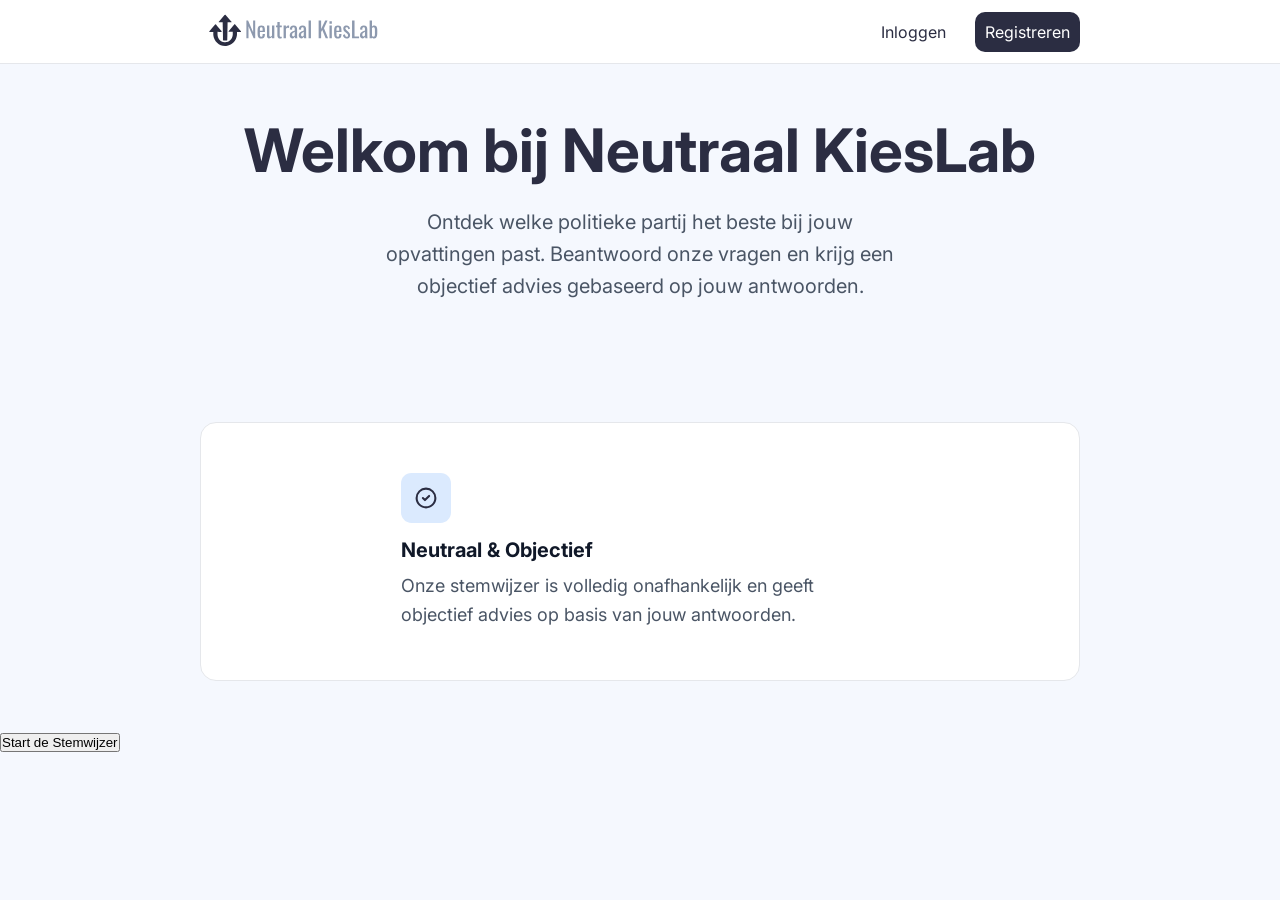
==== index.html @ 4c9351c2 "Added feature section with checkmark icon and start button; updated styles for improved layout" ====
<!DOCTYPE html>
<html lang="en">
<head>
    <meta charset="UTF-8">
    <meta name="viewport" content="width=device-width, initial-scale=1.0">
    <title>Neutraal KiesLab - Home</title>
    <link rel="stylesheet" href="style/styles.css">
    <link rel="stylesheet"
          href="https://fonts.googleapis.com/css?family=Inter">
</head>
<body>
    <nav>
        <a href="index.html">
            <img class="logo" src="assets/logo-met-text-rechts.svg" alt="Neutraal KiesLab Logo">
        </a>
        <div>
            <button class="login">Inloggen</button>
            <button class="register">Registreren</button>
        </div>
    </nav>
    <main>
        <section class="hero">
            <h1>Welkom bij Neutraal KiesLab</h1>
            <p>Ontdek welke politieke partij het beste bij jouw opvattingen past. Beantwoord onze vragen en krijg een objectief advies gebaseerd op jouw antwoorden.</p>
        </section>

        <section class="features">
            <div class="feature">
                <img src="assets/icon-check.svg" alt="Checkmark icon">
                <h2>Neutraal & Objectief</h2>
                <p>Onze stemwijzer is volledig onafhankelijk en geeft objectief advies op basis van jouw antwoorden.</p>
            </div>
        </section>

        <section class="start">
            <button class="start-button">Start de Stemwijzer</button>
        </section>
    </main>
</body>
</html>
---- style/styles.css ----
* {
    margin: 0;
    padding: 0;
    box-sizing: border-box;
}

body {
    font-family: 'Inter', sans-serif;
    font-weight:400;
    background-color: #f5f8fe;
    color: #2b2d42;
}

nav {
    display: flex;
    justify-content: space-between;
    align-items: center;
    padding: 7px 200px;
    background-color: #ffffff;
    border-bottom: 1px solid #E5E7EB;
}

h1 {
    font-size: 60px;
    margin-bottom: 20px;
    text-align: center;
}

h2 {
    font-size: 20px;
    margin-bottom: 10px;
    color: #101828;
}

.login {
    font-family: 'Inter', sans-serif;
    background-color: transparent;
    color: #2B2D42;
    border: none;
    padding: 10px;
    cursor: pointer;
    font-size: 16px;
    margin-right: 15px;
}

.register {
    font-family: 'Inter', sans-serif;
    background-color: #2B2D42;
    color: #ffffff;
    border: none;
    padding: 10px;
    border-radius: 10px;
    cursor: pointer;
    font-size: 16px;
}

.features {
    display: flex;
    justify-content: space-around;
    padding: 50px 200px;
}

.feature {
    display: flex;
    flex-direction: column;
    align-items: flex-start;
    padding: 50px 200px;
    background-color: #FFFFFF;
    border-radius: 16px;
    border: 1px solid #E5E7EB;
}

.feature p {
    font-size: 18px;
    line-height: 1.6;
    color: #4A5565;
}

.feature img {
    width: 50px;
    height: 50px;
    margin-bottom: 15px;
}

.hero{
    display: flex;
    flex-direction: column;
    align-items: center;
    padding: 50px 200px;
}

.hero p {
    font-size: 20px;
    line-height: 1.6;
    width: 60%;
    margin: 0 auto 20px;
    color: #4A5565;
    text-align: center;
}

img.logo {
    height: 45px;
}
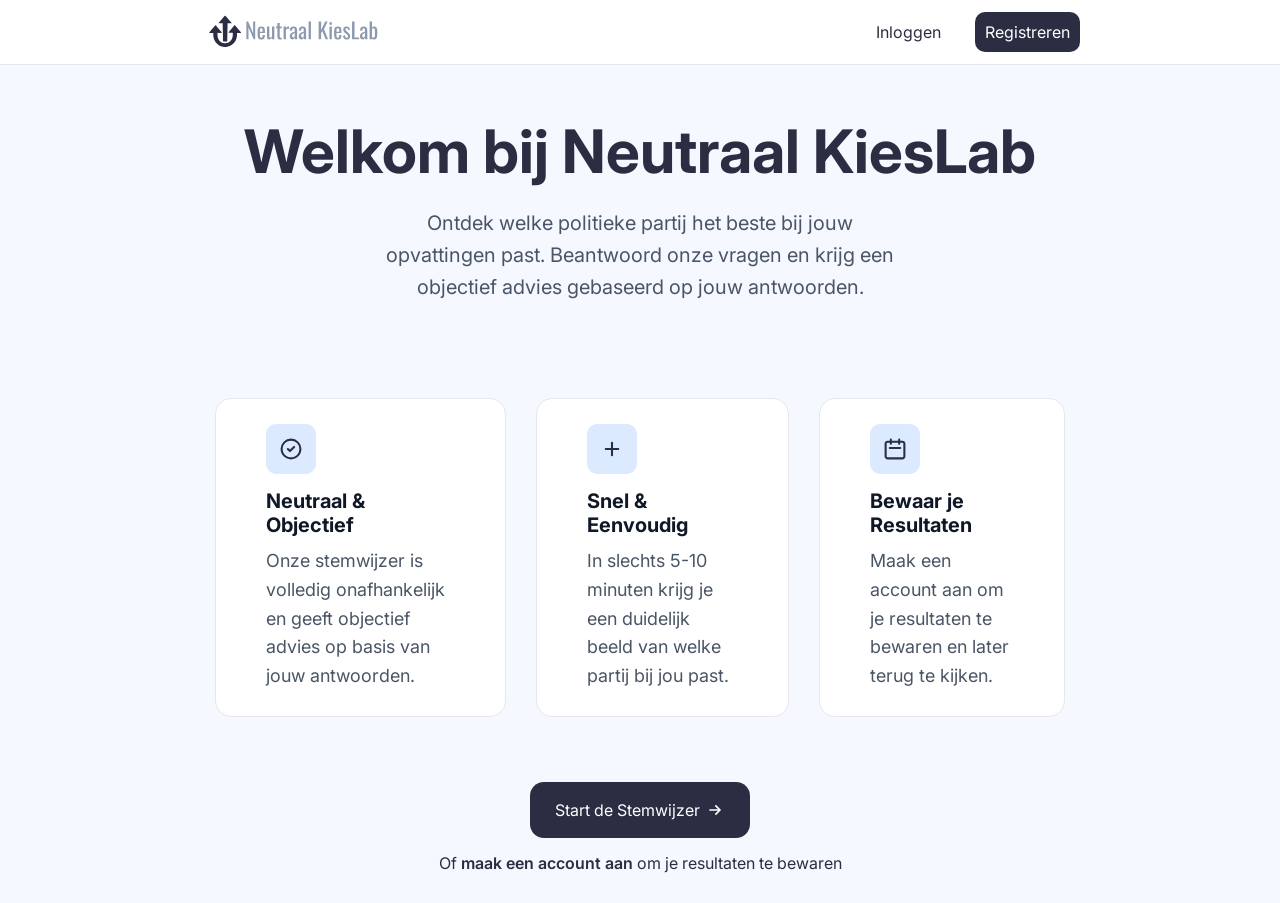
==== commit 418bf640: "Added new feature sections with icons and updated start button; enhanced styles for better layout an" ====
--- a/index.html
+++ b/index.html
@@ -30,10 +30,21 @@
                 <h2>Neutraal & Objectief</h2>
                 <p>Onze stemwijzer is volledig onafhankelijk en geeft objectief advies op basis van jouw antwoorden.</p>
             </div>
+            <div class="feature">
+                <img src="assets/icon-plus.svg" alt="Plus icon">
+                <h2>Snel & Eenvoudig</h2>
+                <p>In slechts 5-10 minuten krijg je een duidelijk beeld van welke partij bij jou past.</p>
+            </div>
+            <div class="feature">
+                <img src="assets/icon-agenda.svg" alt="Agenda icon">
+                <h2>Bewaar je Resultaten</h2>
+                <p>Maak een account aan om je resultaten te bewaren en later terug te kijken.</p>
+            </div>
         </section>
 
         <section class="start">
-            <button class="start-button">Start de Stemwijzer</button>
+            <button class="start-button">Start de Stemwijzer<img id="arrow" src="assets/arrow.svg" alt="Arrow icon"></button>
+            <p>Of <span><a href="register.php">maak een account aan</a></span> om je resultaten te bewaren</p>
         </section>
     </main>
 </body>
--- a/style/styles.css
+++ b/style/styles.css
@@ -32,12 +32,33 @@
     color: #101828;
 }
 
+a {
+    color: #2B2D42;
+    font-weight: 600;
+    text-decoration: none;
+}
+
+a:hover {
+    text-decoration: underline;
+}
+
+button {
+    font-family: 'Inter', sans-serif;
+    background-color: #2B2D42;
+    color: #ffffff;
+    border: none;
+    padding: 18px 25px;
+    cursor: pointer;
+    font-size: 16px;
+    border-radius: 14px;
+}
+
 .login {
     font-family: 'Inter', sans-serif;
     background-color: transparent;
     color: #2B2D42;
     border: none;
-    padding: 10px;
+    padding: 15px;
     cursor: pointer;
     font-size: 16px;
     margin-right: 15px;
@@ -56,18 +77,20 @@
 
 .features {
     display: flex;
-    justify-content: space-around;
-    padding: 50px 200px;
+    justify-content: space-between;
+    padding: 20px 200px;
 }
 
 .feature {
     display: flex;
     flex-direction: column;
     align-items: flex-start;
-    padding: 50px 200px;
+    padding: 25px 50px;
+    max-width: 420px;
     background-color: #FFFFFF;
     border-radius: 16px;
     border: 1px solid #E5E7EB;
+    margin: 15px;
 }
 
 .feature p {
@@ -93,11 +116,32 @@
     font-size: 20px;
     line-height: 1.6;
     width: 60%;
-    margin: 0 auto 20px;
+    margin: 0 auto 10px;
     color: #4A5565;
     text-align: center;
 }
 
 img.logo {
     height: 45px;
-}+}
+
+.start {
+    display: flex;
+    flex-direction: column;
+    justify-content: center;
+    align-items: center;
+    padding: 30px 200px;
+}
+
+.start-button {
+    display: flex;
+    align-items: center;
+    gap: 5px;
+    transition: transform 0.1s ease;
+    margin-bottom: 15px;
+}
+
+.start-button:hover {
+    transform: scale(1.05);
+}
+
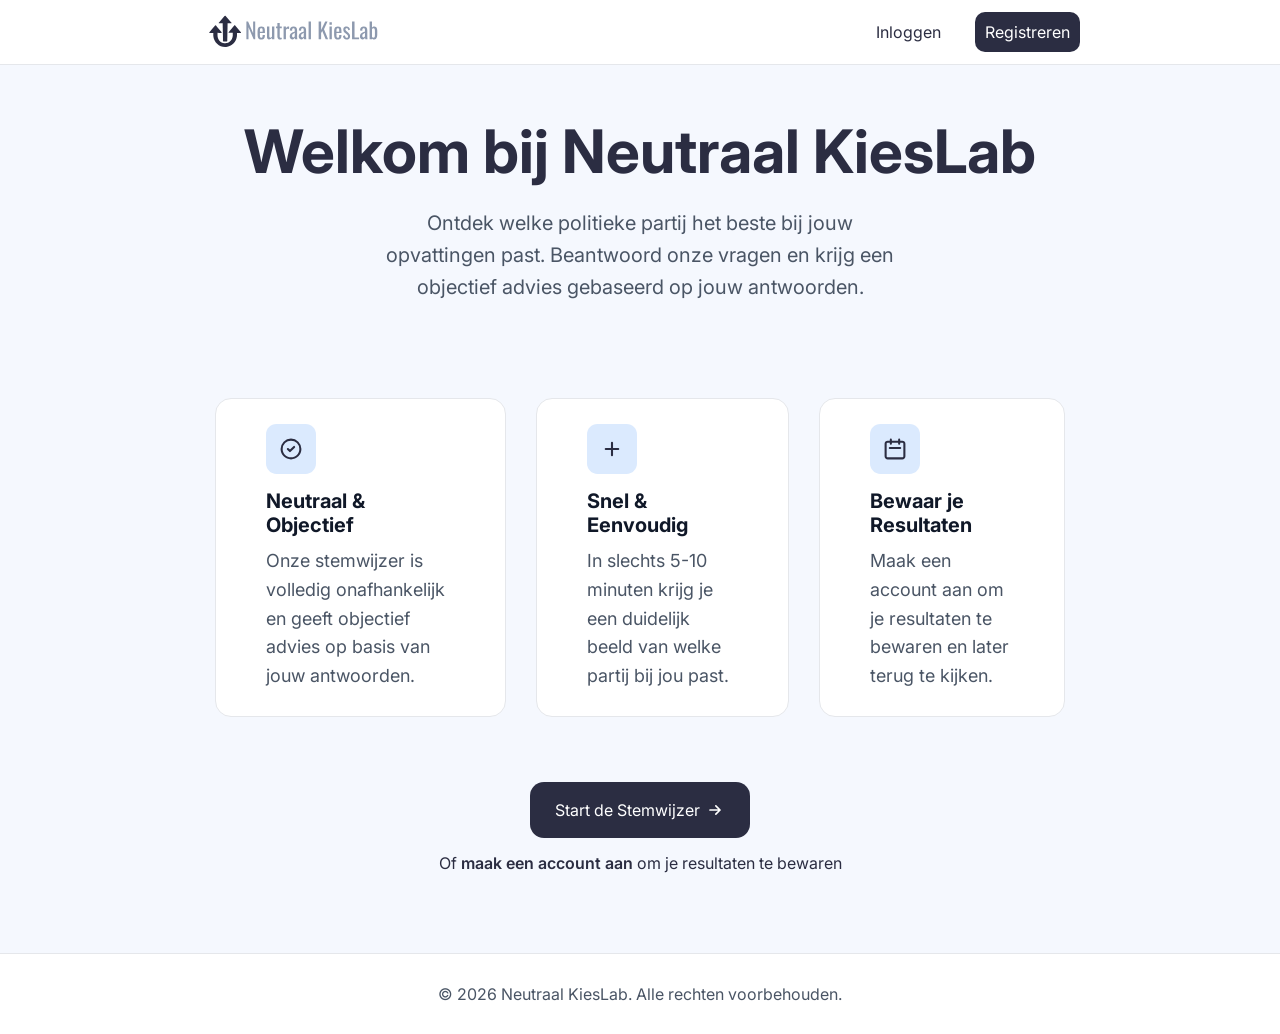
==== commit 336d7e91: "Added footer section with copyright notice and styled footer for improved layout and branched" ====
--- a/index.html
+++ b/index.html
@@ -47,5 +47,8 @@
             <p>Of <span><a href="register.php">maak een account aan</a></span> om je resultaten te bewaren</p>
         </section>
     </main>
+    <footer>
+        <p>&copy; 2026 Neutraal KiesLab. Alle rechten voorbehouden.</p>
+    </footer>
 </body>
 </html>
--- a/style/styles.css
+++ b/style/styles.css
@@ -18,6 +18,15 @@
     padding: 7px 200px;
     background-color: #ffffff;
     border-bottom: 1px solid #E5E7EB;
+}
+
+footer {
+    text-align: center;
+    padding: 30px;
+    background-color: #ffffff;
+    border-top: 1px solid #E5E7EB;
+    margin-top: 50px;
+    color: #4A5565;
 }
 
 h1 {
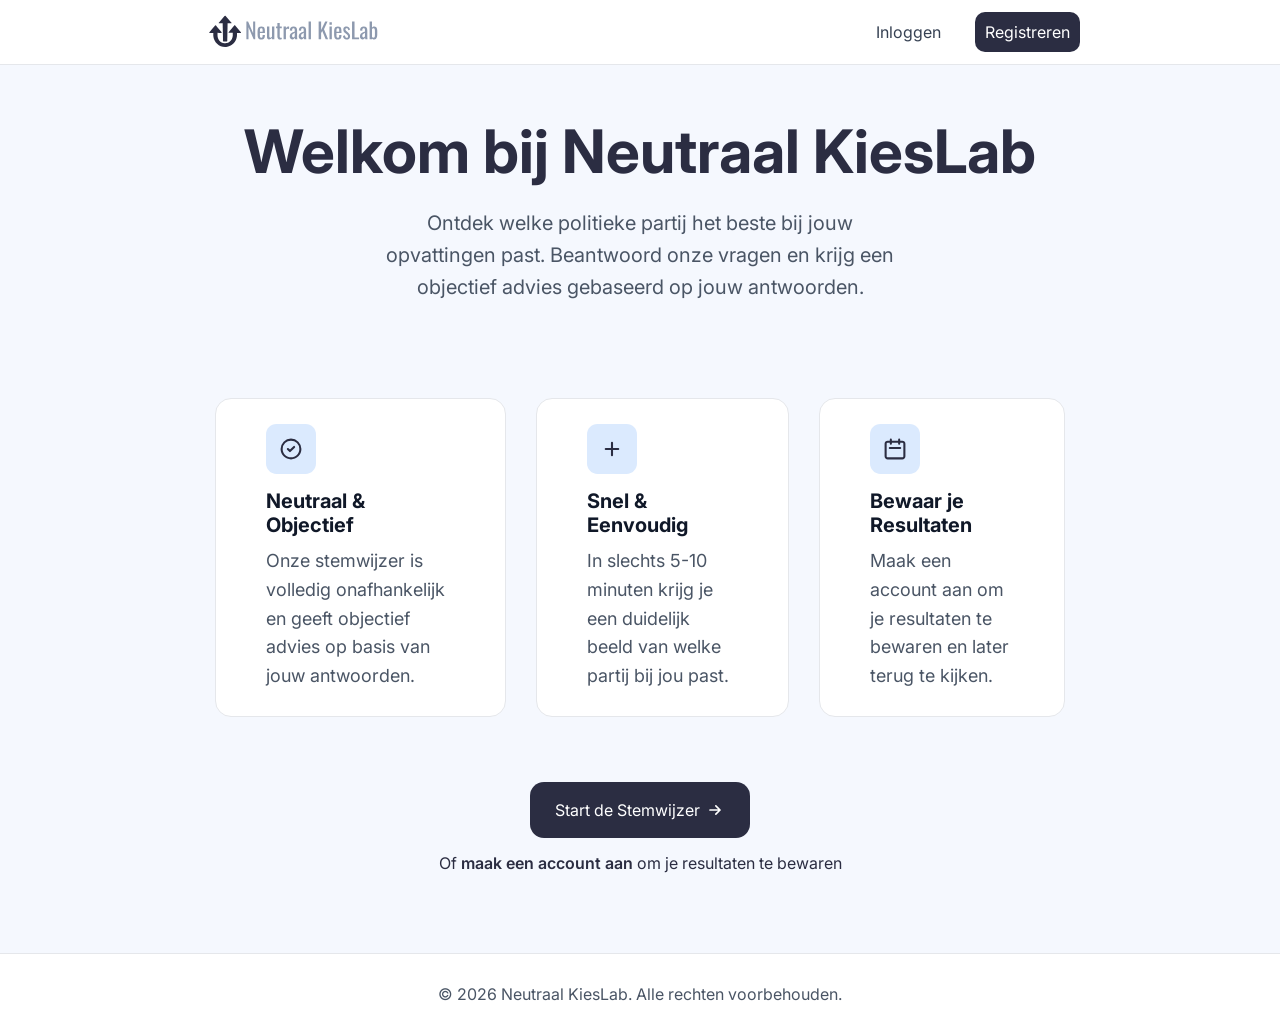
==== commit 7a96b41a: "Implemented election selection buttons and enhanced button styles; added interactivity for displayin" ====
--- a/index.html
+++ b/index.html
@@ -7,6 +7,7 @@
     <link rel="stylesheet" href="style/styles.css">
     <link rel="stylesheet"
           href="https://fonts.googleapis.com/css?family=Inter">
+    <script src="scripts/script.js" defer></script>
 </head>
 <body>
     <nav>
@@ -14,8 +15,8 @@
             <img class="logo" src="assets/logo-met-text-rechts.svg" alt="Neutraal KiesLab Logo">
         </a>
         <div>
-            <button class="login">Inloggen</button>
-            <button class="register">Registreren</button>
+            <button class="login" onclick="window.location.href='login.php'">Inloggen</button>
+            <button class="register" onclick="window.location.href='register.php'">Registreren</button>
         </div>
     </nav>
     <main>
@@ -44,6 +45,10 @@
 
         <section class="start">
             <button class="start-button">Start de Stemwijzer<img id="arrow" src="assets/arrow.svg" alt="Arrow icon"></button>
+            <div class="election-select">
+                <button class="election-button">Tweede Kamerverkiezingen 2025</button>
+                <button class="election-button">Provinciale Statenverkiezingen 2026</button>
+            </div>
             <p>Of <span><a href="register.php">maak een account aan</a></span> om je resultaten te bewaren</p>
         </section>
     </main>
--- a/style/styles.css
+++ b/style/styles.css
@@ -60,17 +60,29 @@
     cursor: pointer;
     font-size: 16px;
     border-radius: 14px;
+    transition: transform 0.1s ease, background-color 0.1s ease;
+}
+
+button:hover {
+    transform: scale(1.05);
+    background-color: #1b1d2a;
 }
 
 .login {
     font-family: 'Inter', sans-serif;
     background-color: transparent;
-    color: #2B2D42;
+    color: #364153;
     border: none;
     padding: 15px;
     cursor: pointer;
     font-size: 16px;
     margin-right: 15px;
+}
+
+.login:hover {
+    color: #1b1d2a;
+    background-color: transparent;
+    transform: scale(1);
 }
 
 .register {
@@ -82,6 +94,12 @@
     border-radius: 10px;
     cursor: pointer;
     font-size: 16px;
+    transition: background-color 0.1s ease;
+}
+
+.register:hover {
+    background-color: #1b1d2a;
+    transform: scale(1);
 }
 
 .features {
@@ -111,6 +129,12 @@
 .feature img {
     width: 50px;
     height: 50px;
+    margin-bottom: 15px;
+}
+
+.election-select {
+    display: flex;
+    gap: 20px;
     margin-bottom: 15px;
 }
 
@@ -146,11 +170,9 @@
     display: flex;
     align-items: center;
     gap: 5px;
-    transition: transform 0.1s ease;
     margin-bottom: 15px;
 }
 
-.start-button:hover {
-    transform: scale(1.05);
-}
-
+.election-select {
+    display: none;
+}
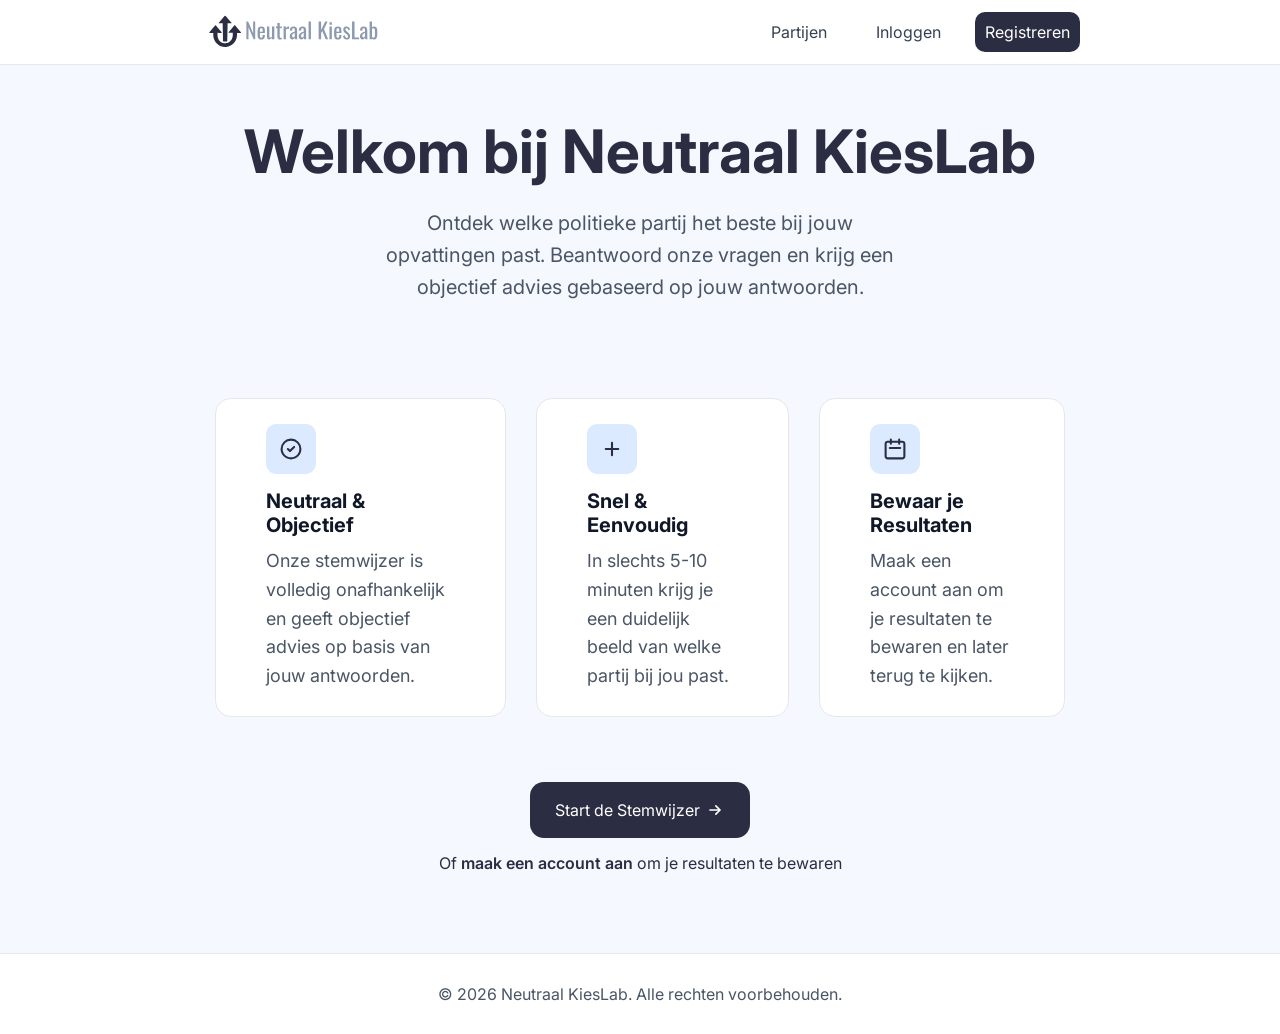
==== commit af54f585: "Add parties button and section to partijen page with styling and interactivity" ====
--- a/index.html
+++ b/index.html
@@ -15,8 +15,9 @@
             <img class="logo" src="assets/logo-met-text-rechts.svg" alt="Neutraal KiesLab Logo">
         </a>
         <div>
-            <button class="login" onclick="window.location.href='login.php'">Inloggen</button>
-            <button class="register" onclick="window.location.href='register.php'">Registreren</button>
+            <button class="parties">Partijen</button>
+            <button class="login">Inloggen</button>
+            <button class="register">Registreren</button>
         </div>
     </nav>
     <main>
--- a/style/styles.css
+++ b/style/styles.css
@@ -68,6 +68,23 @@
     background-color: #1b1d2a;
 }
 
+.parties {
+    font-family: 'Inter', sans-serif;
+    background-color: transparent;
+    color: #364153;
+    border: none;
+    padding: 15px;
+    cursor: pointer;
+    font-size: 16px;
+    margin-right: 15px;
+}
+
+.parties:hover {
+    color: #1b1d2a;
+    background-color: transparent;
+    transform: scale(1);
+}
+
 .login {
     font-family: 'Inter', sans-serif;
     background-color: transparent;
@@ -175,4 +192,55 @@
 
 .election-select {
     display: none;
+}
+
+.parties-hero {
+    display: flex;
+    flex-direction: column;
+    align-items: flex-start;
+    padding: 50px 200px;
+}
+
+.parties-hero h1 {
+    font-size: 48px;
+    margin-bottom: 15px;
+}
+
+.parties-hero p {
+    font-size: 18px;
+    line-height: 1.6;
+    color: #4A5565;
+    margin-bottom: 30px;
+}
+
+.search-container {
+    display: flex;
+    align-items: flex-start;
+    gap: 10px;
+}
+
+.search-container p {
+    font-size: 16px;
+    margin-right: 10px;
+    color: #364153;
+}
+
+.dropdown {
+    display: flex;
+    flex-direction: row-reverse;
+    align-items: flex-start;
+    background-color: #F3F3F5;
+    border: 1px solid #E5E7EB;
+    cursor: pointer;
+    padding: 5px;
+    gap: 5px;
+    min-width: 300px;
+    max-width: 400px;
+    border-radius: 8px;
+    height: 30px;
+}
+
+.dropdown:hover {
+    background-color: #E5E7EB;
+    transform: scale(1);
 }
